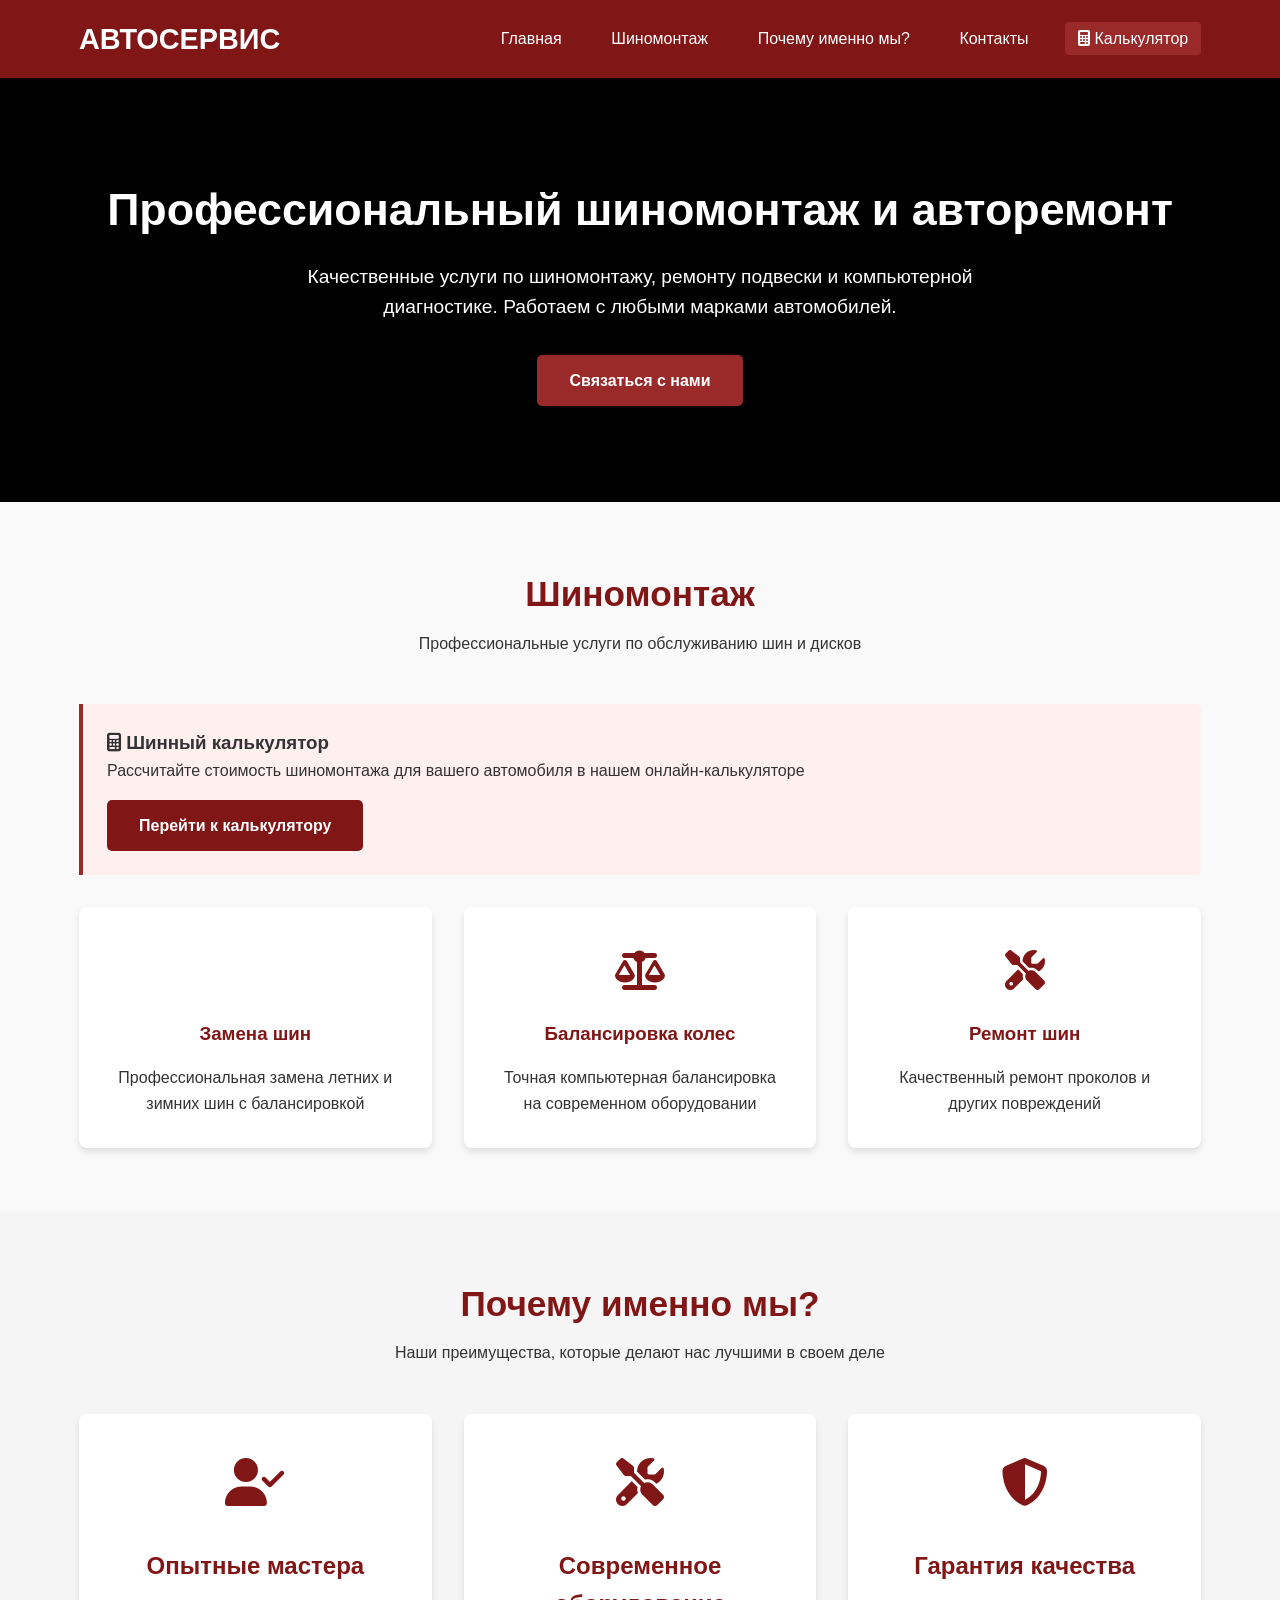
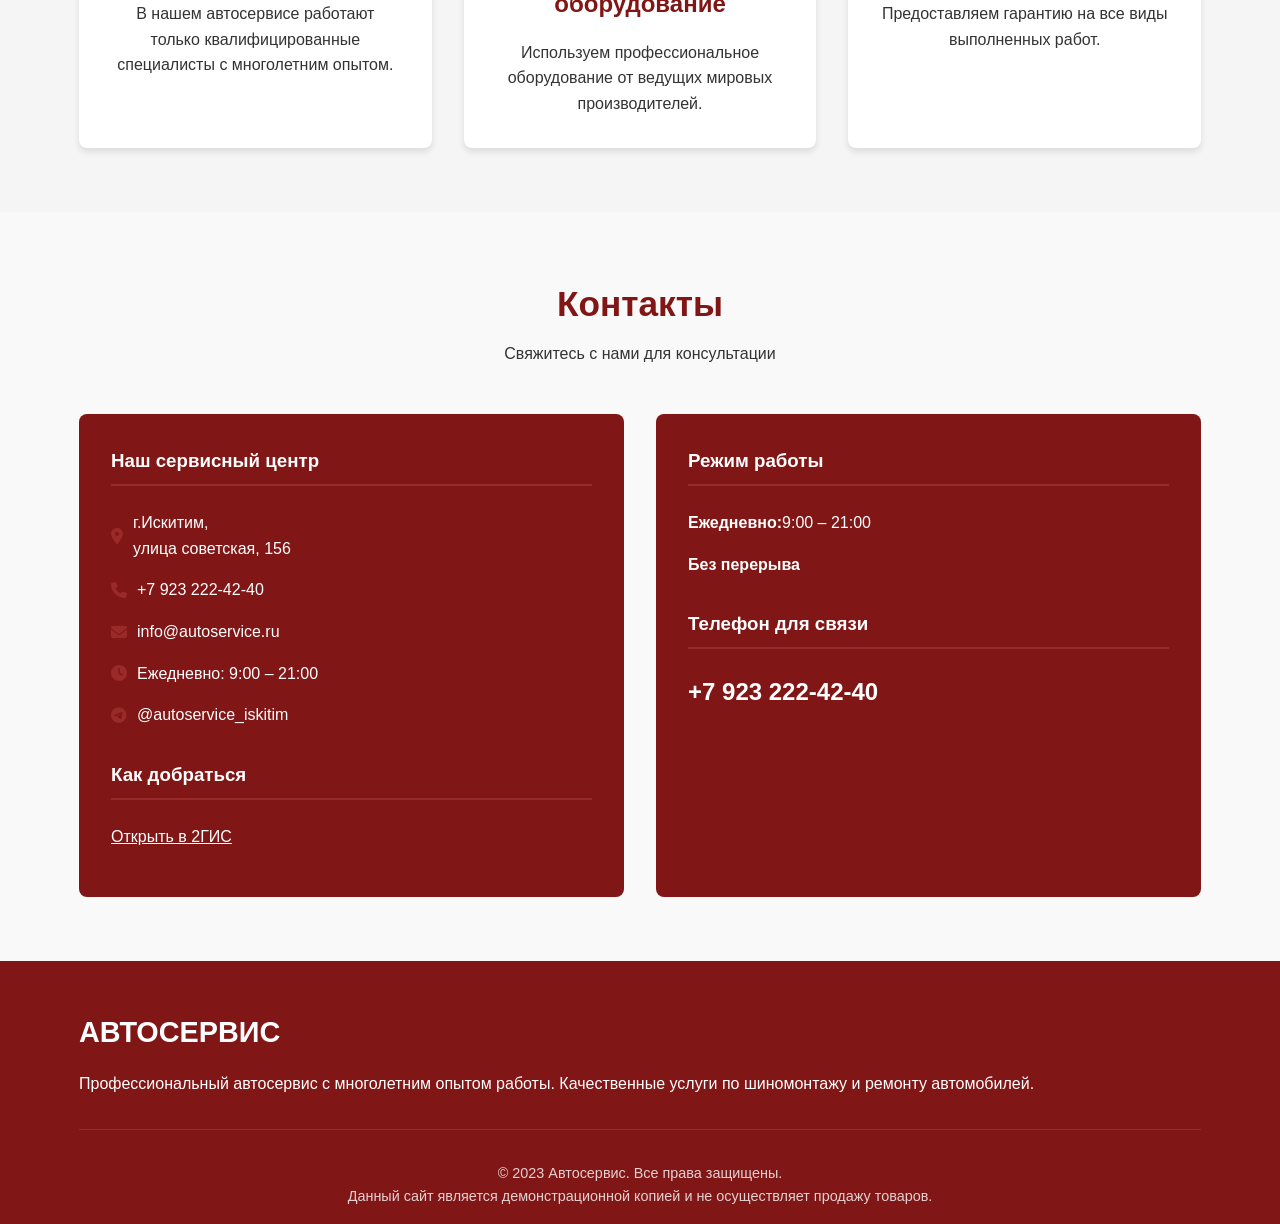
==== index.html @ 4c0b315a "Update index.html" ====
<!DOCTYPE html>
<html lang="ru">
<head>
    <meta charset="UTF-8">
    <meta name="viewport" content="width=device-width, initial-scale=1.0">
    <title>Автосервис | Шиномонтаж и ремонт</title>
    <link rel="stylesheet" href="style-index.css">
    <link rel="stylesheet" href="https://cdnjs.cloudflare.com/ajax/libs/font-awesome/6.4.0/css/all.min.css">
</head>
<body>
    <header>
        <div class="container">
            <div class="header-content">
                <a href="index.html" class="logo">АВТОСЕРВИС</a>
                <nav>
                    <ul>
                        <li><a href="#home">Главная</a></li>
                        <li><a href="#tire-service">Шиномонтаж</a></li>
                        <li><a href="#why-us">Почему именно мы?</a></li>
                        <li><a href="#contact">Контакты</a></li>
                        <li><a href="calculator.html" class="calculator-link"><i class="fas fa-calculator"></i> Калькулятор</a></li>
                    </ul>
                </nav>
            </div>
        </div>
    </header>

    <section id="home" class="hero">
        <div class="container">
            <h1>Профессиональный шиномонтаж и авторемонт</h1>
            <p>Качественные услуги по шиномонтажу, ремонту подвески и компьютерной диагностике. Работаем с любыми марками автомобилей.</p>
            <a href="#contact" class="btn">Связаться с нами</a>
        </div>
    </section>

    <section id="tire-service" class="section">
        <div class="container">
            <div class="section-title">
                <h2>Шиномонтаж</h2>
                <p>Профессиональные услуги по обслуживанию шин и дисков</p>
            </div>
            
            <div class="notice">
                <h3><i class="fas fa-calculator"></i> Шинный калькулятор</h3>
                <p>Рассчитайте стоимость шиномонтажа для вашего автомобиля в нашем онлайн-калькуляторе</p>
                <a href="calculator.html" class="btn btn-burgundy" style="margin-top: 1rem;">Перейти к калькулятору</a>
            </div>
            
            <div class="services-grid">
                <div class="service-card">
    <div class="service-icon">
        <i class="fas fa-tire-rugged"></i>
    </div>
    <h3>Замена шин</h3>
    <p>Профессиональная замена летних и зимних шин с балансировкой</p>
</div>
                
                <div class="service-card">
                    <div class="service-icon">
                        <i class="fas fa-balance-scale"></i>
                    </div>
                    <h3>Балансировка колес</h3>
                    <p>Точная компьютерная балансировка на современном оборудовании</p>
                </div>
                
                <div class="service-card">
                    <div class="service-icon">
                        <i class="fas fa-tools"></i>
                    </div>
                    <h3>Ремонт шин</h3>
                    <p>Качественный ремонт проколов и других повреждений</p>
                </div>
            </div>
        </div>
    </section>

    <section id="why-us" class="section why-us-section">
        <div class="container">
            <div class="section-title">
                <h2>Почему именно мы?</h2>
                <p>Наши преимущества, которые делают нас лучшими в своем деле</p>
            </div>
            
            <div class="advantages-grid">
                <div class="advantage-card">
                    <div class="advantage-icon">
                        <i class="fas fa-user-check"></i>
                    </div>
                    <h3>Опытные мастера</h3>
                    <p>В нашем автосервисе работают только квалифицированные специалисты с многолетним опытом.</p>
                </div>
                
                <div class="advantage-card">
                    <div class="advantage-icon">
                        <i class="fas fa-tools"></i>
                    </div>
                    <h3>Современное оборудование</h3>
                    <p>Используем профессиональное оборудование от ведущих мировых производителей.</p>
                </div>
                
                <div class="advantage-card">
                    <div class="advantage-icon">
                        <i class="fas fa-shield-alt"></i>
                    </div>
                    <h3>Гарантия качества</h3>
                    <p>Предоставляем гарантию на все виды выполненных работ.</p>
                </div>
            </div>
        </div>
    </section>

    <section id="contact" class="section">
        <div class="container">
            <div class="section-title">
                <h2>Контакты</h2>
                <p>Свяжитесь с нами для консультации</p>
            </div>
            
            <div class="contact-grid">
                <div class="contact-info">
                    <h3>Наш сервисный центр</h3>
                    <p><i class="fas fa-map-marker-alt"></i> г.Искитим,<br>улица советская, 156</p>
                    <p><i class="fas fa-phone"></i> +7 923 222-42-40</p>
                    <p><i class="fas fa-envelope"></i> info@autoservice.ru</p>
                    <p><i class="fas fa-clock"></i> Ежедневно: 9:00 – 21:00</p>
                    <p><i class="fab fa-telegram"></i> @autoservice_iskitim</p>
                    
                    <h3 style="margin-top: 2rem;">Как добраться</h3>
                    <p><a href="https://go.2gis.com/example" target="_blank" style="color: white; text-decoration: underline;">Открыть в 2ГИС</a></p>
                </div>
                
                <div class="contact-info" style="background: #801616;">
                    <h3>Режим работы</h3>
                    <p><strong>Ежедневно:</strong> 9:00 – 21:00</p>
                    <p><strong>Без перерыва</strong></p>
                    
                    <h3 style="margin-top: 2rem;">Телефон для связи</h3>
                    <p style="font-size: 1.5rem; font-weight: bold;">+7 923 222-42-40</p>
                </div>
            </div>
        </div>
    </section>

    <footer>
        <div class="container">
            <div class="footer-content" style="grid-template-columns: 1fr;">
                <div class="footer-about">
                    <div class="footer-logo">АВТОСЕРВИС</div>
                    <p>Профессиональный автосервис с многолетним опытом работы. Качественные услуги по шиномонтажу и ремонту автомобилей.</p>
                </div>
            </div>
            
            <div class="copyright">
                <p>&copy; 2023 Автосервис. Все права защищены.</p>
                <p>Данный сайт является демонстрационной копией и не осуществляет продажу товаров.</p>
            </div>
        </div>
    </footer>

    <script>
        document.querySelectorAll('a[href^="#"]').forEach(anchor => {
            anchor.addEventListener('click', function(e) {
                e.preventDefault();
                const targetId = this.getAttribute('href');
                if(targetId === '#') return;
                const targetElement = document.querySelector(targetId);
                if(targetElement) {
                    window.scrollTo({
                        top: targetElement.offsetTop - 80,
                        behavior: 'smooth'
                    });
                }
            });
        });
    </script>
</body>
</html>
---- style-index.css ----
* {
    margin: 0;
    padding: 0;
    box-sizing: border-box;
    font-family: Arial, sans-serif;
}

body {
    line-height: 1.6;
    color: #333;
    background: #f9f9f9;
}

header {
    background: #801616;
    color: white;
    padding: 1rem 0;
    position: sticky;
    top: 0;
    z-index: 100;
}

.container {
    width: 90%;
    max-width: 1200px;
    margin: 0 auto;
    padding: 0 15px;
}

.header-content {
    display: flex;
    justify-content: space-between;
    align-items: center;
}

.logo {
    font-size: 1.8rem;
    font-weight: bold;
    color: white;
    text-decoration: none;
}

nav ul {
    display: flex;
    list-style: none;
}

nav ul li {
    margin-left: 1.5rem;
}

nav ul li a {
    color: white;
    text-decoration: none;
    font-weight: 500;
    transition: color 0.3s;
    padding: 0.5rem 0.8rem;
    border-radius: 4px;
}

nav ul li a:hover {
    background: rgba(255,255,255,0.2);
    color: white;
}

.calculator-link {
    background: #9a2a2a; /* чуть светлее для контраста */
    color: white !important;
}

.calculator-link:hover {
    background: #801616 !important;
}

.hero {
    background: #000;
    color: white;
    text-align: center;
    padding: 6rem 0;
}

.hero h1 {
    font-size: 2.8rem;
    margin-bottom: 1rem;
}

.hero p {
    font-size: 1.2rem;
    max-width: 700px;
    margin: 0 auto 2rem;
}

.btn {
    display: inline-block;
    background: #9a2a2a;
    color: white;
    padding: 0.8rem 2rem;
    border-radius: 5px;
    text-decoration: none;
    font-weight: bold;
    transition: background 0.3s;
    border: none;
    cursor: pointer;
}

.btn:hover {
    background: #801616;
}

/* Бордовая кнопка для калькулятора */
.btn-burgundy {
    background: #801616 !important;
}

.btn-burgundy:hover {
    background: #6b1212 !important;
}

.section {
    padding: 4rem 0;
}

.section-title {
    text-align: center;
    margin-bottom: 3rem;
}

.section-title h2 {
    font-size: 2.2rem;
    color: #801616;
    margin-bottom: 0.5rem;
}

.services-grid {
    display: grid;
    grid-template-columns: repeat(auto-fit, minmax(280px, 1fr));
    gap: 2rem;
}

.service-card {
    background: white;
    border-radius: 8px;
    padding: 2rem;
    text-align: center;
    box-shadow: 0 4px 6px rgba(0,0,0,0.1);
    transition: transform 0.3s;
}

.service-card:hover {
    transform: translateY(-5px);
}

.service-icon {
    font-size: 2.5rem;
    color: #801616;
    margin-bottom: 1rem;
}

.service-card h3 {
    margin-bottom: 1rem;
    color: #801616;
}

.contact-grid {
    display: grid;
    grid-template-columns: repeat(auto-fit, minmax(300px, 1fr));
    gap: 2rem;
}

.contact-info {
    background: #801616;
    color: white;
    padding: 2rem;
    border-radius: 8px;
}

.contact-info h3 {
    margin-bottom: 1.5rem;
    color: white;
    border-bottom: 2px solid #9a2a2a;
    padding-bottom: 0.5rem;
}

.contact-info p {
    margin-bottom: 1rem;
    display: flex;
    align-items: center;
}

.contact-info i {
    margin-right: 10px;
    color: #9a2a2a;
}

.contact-info a {
    color: white;
    text-decoration: underline;
}

footer {
    background: #801616;
    color: white;
    padding: 3rem 0 1rem;
}

.footer-content {
    display: grid;
    grid-template-columns: repeat(auto-fit, minmax(250px, 1fr));
    gap: 2rem;
    margin-bottom: 2rem;
}

.footer-logo {
    font-size: 1.8rem;
    font-weight: bold;
    color: white;
    margin-bottom: 1rem;
}

.copyright {
    text-align: center;
    padding-top: 2rem;
    border-top: 1px solid #9a2a2a;
    color: rgba(255,255,255,0.8);
    font-size: 0.9rem;
}

@media (max-width: 768px) {
    .header-content {
        flex-direction: column;
        text-align: center;
    }
    
    nav ul {
        margin-top: 1rem;
        flex-wrap: wrap;
        justify-content: center;
    }
    
    nav ul li {
        margin: 0.3rem;
    }
    
    .hero h1 {
        font-size: 2rem;
    }
    
    .hero p {
        font-size: 1rem;
    }
}

.notice {
    background: #fff0f0;
    border-left: 4px solid #9a2a2a;
    padding: 1.5rem;
    margin: 2rem 0;
    border-radius: 0 5px 5px 0;
}

.why-us-section {
    background: #f5f5f5;
}

.advantages-grid {
    display: grid;
    grid-template-columns: repeat(auto-fit, minmax(250px, 1fr));
    gap: 2rem;
}

.advantage-card {
    background: white;
    border-radius: 8px;
    padding: 2rem;
    text-align: center;
    box-shadow: 0 4px 6px rgba(0,0,0,0.1);
    transition: transform 0.3s;
}

.advantage-card:hover {
    transform: translateY(-5px);
}

.advantage-icon {
    font-size: 3rem;
    color: #801616;
    margin-bottom: 1.5rem;
}

.advantage-card h3 {
    color: #801616;
    margin-bottom: 1rem;
    font-size: 1.5rem;
}

.service-card:first-child .service-icon i {
    color: #801616;
}
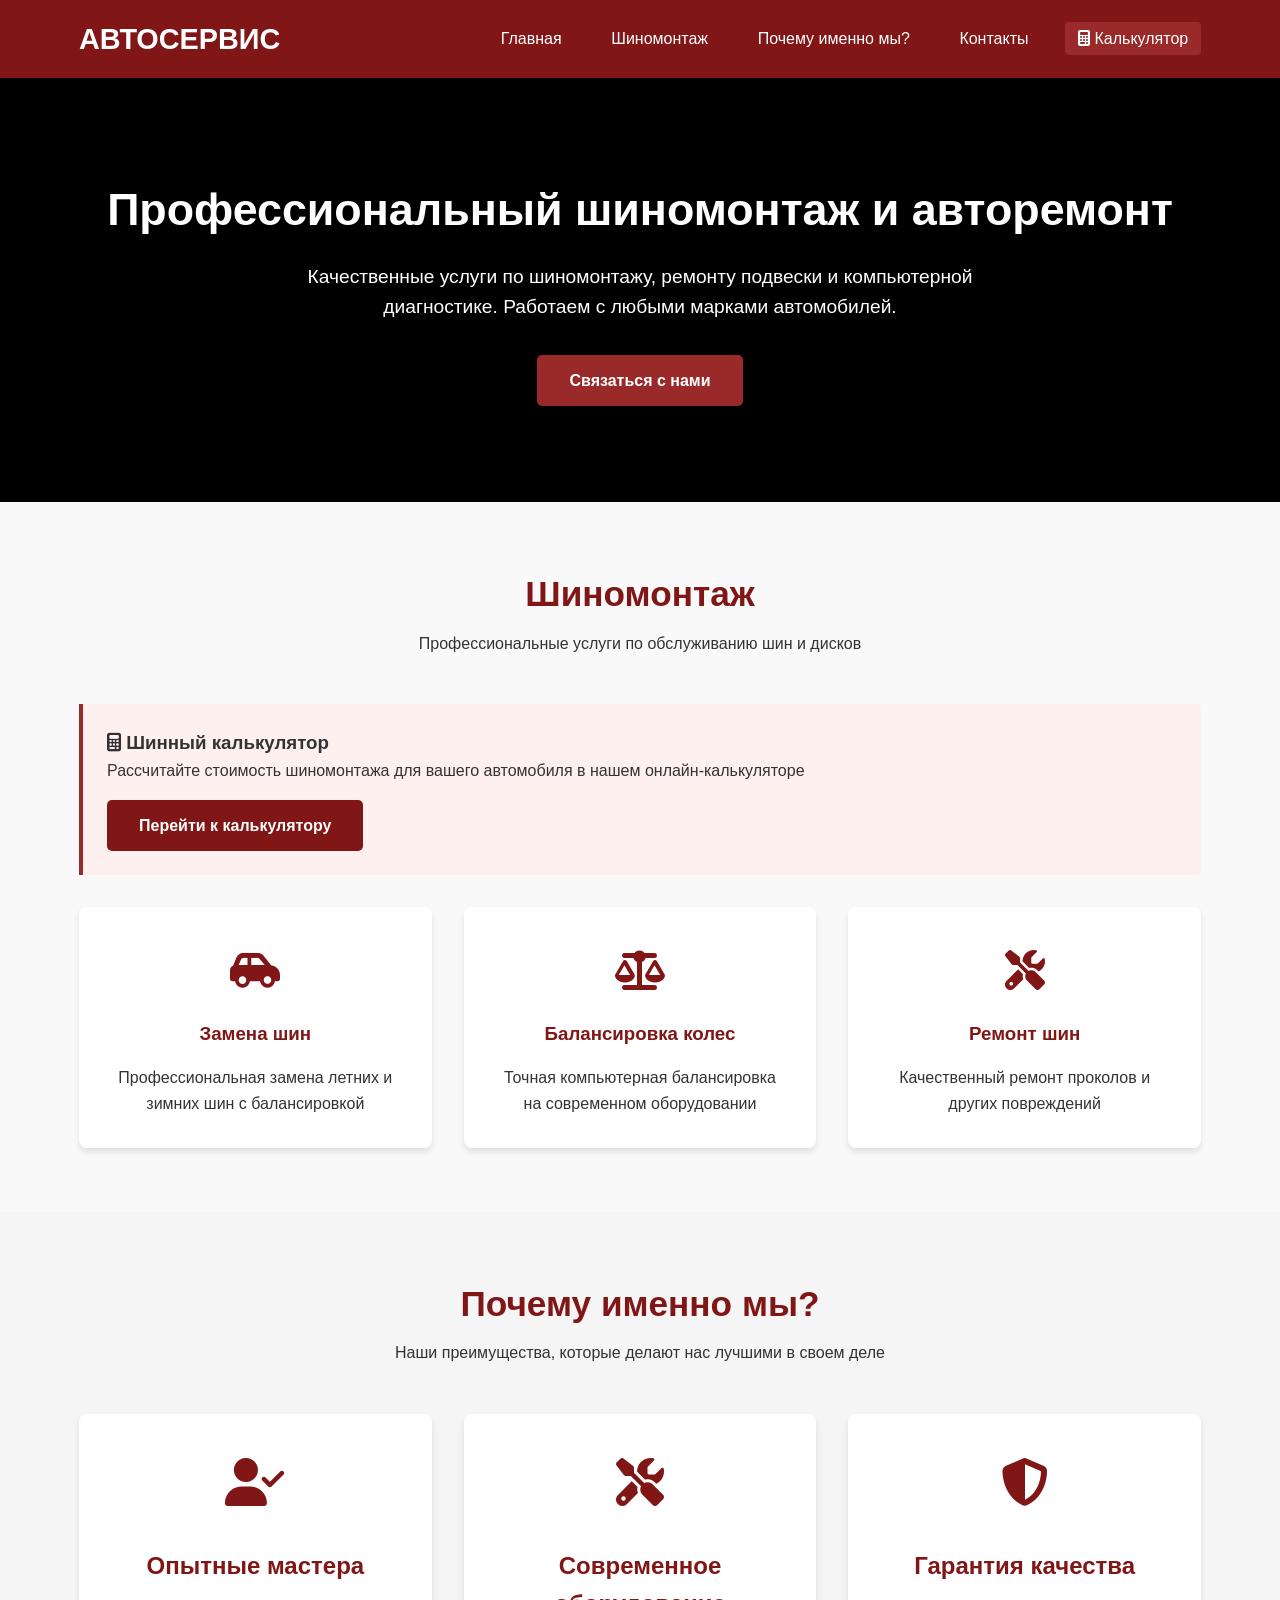
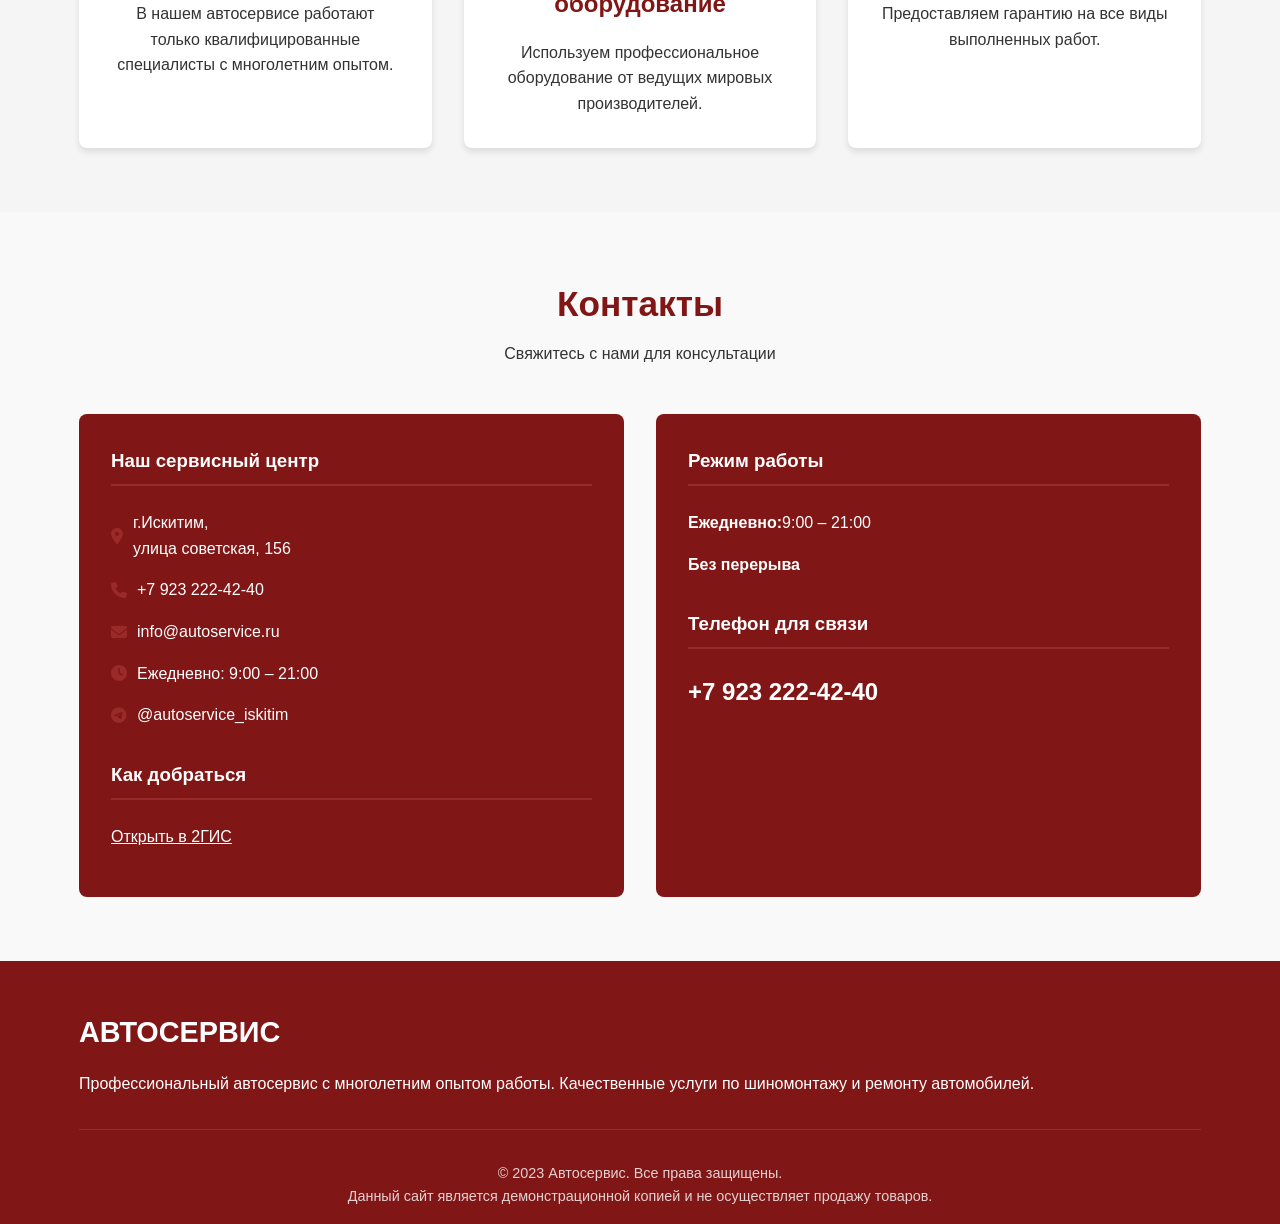
==== commit e192765f: "Update index.html" ====
--- a/index.html
+++ b/index.html
@@ -49,7 +49,7 @@
             <div class="services-grid">
                 <div class="service-card">
     <div class="service-icon">
-        <i class="fas fa-tire-rugged"></i>
+        	<i class="fas fa-car-side"></i>
     </div>
     <h3>Замена шин</h3>
     <p>Профессиональная замена летних и зимних шин с балансировкой</p>
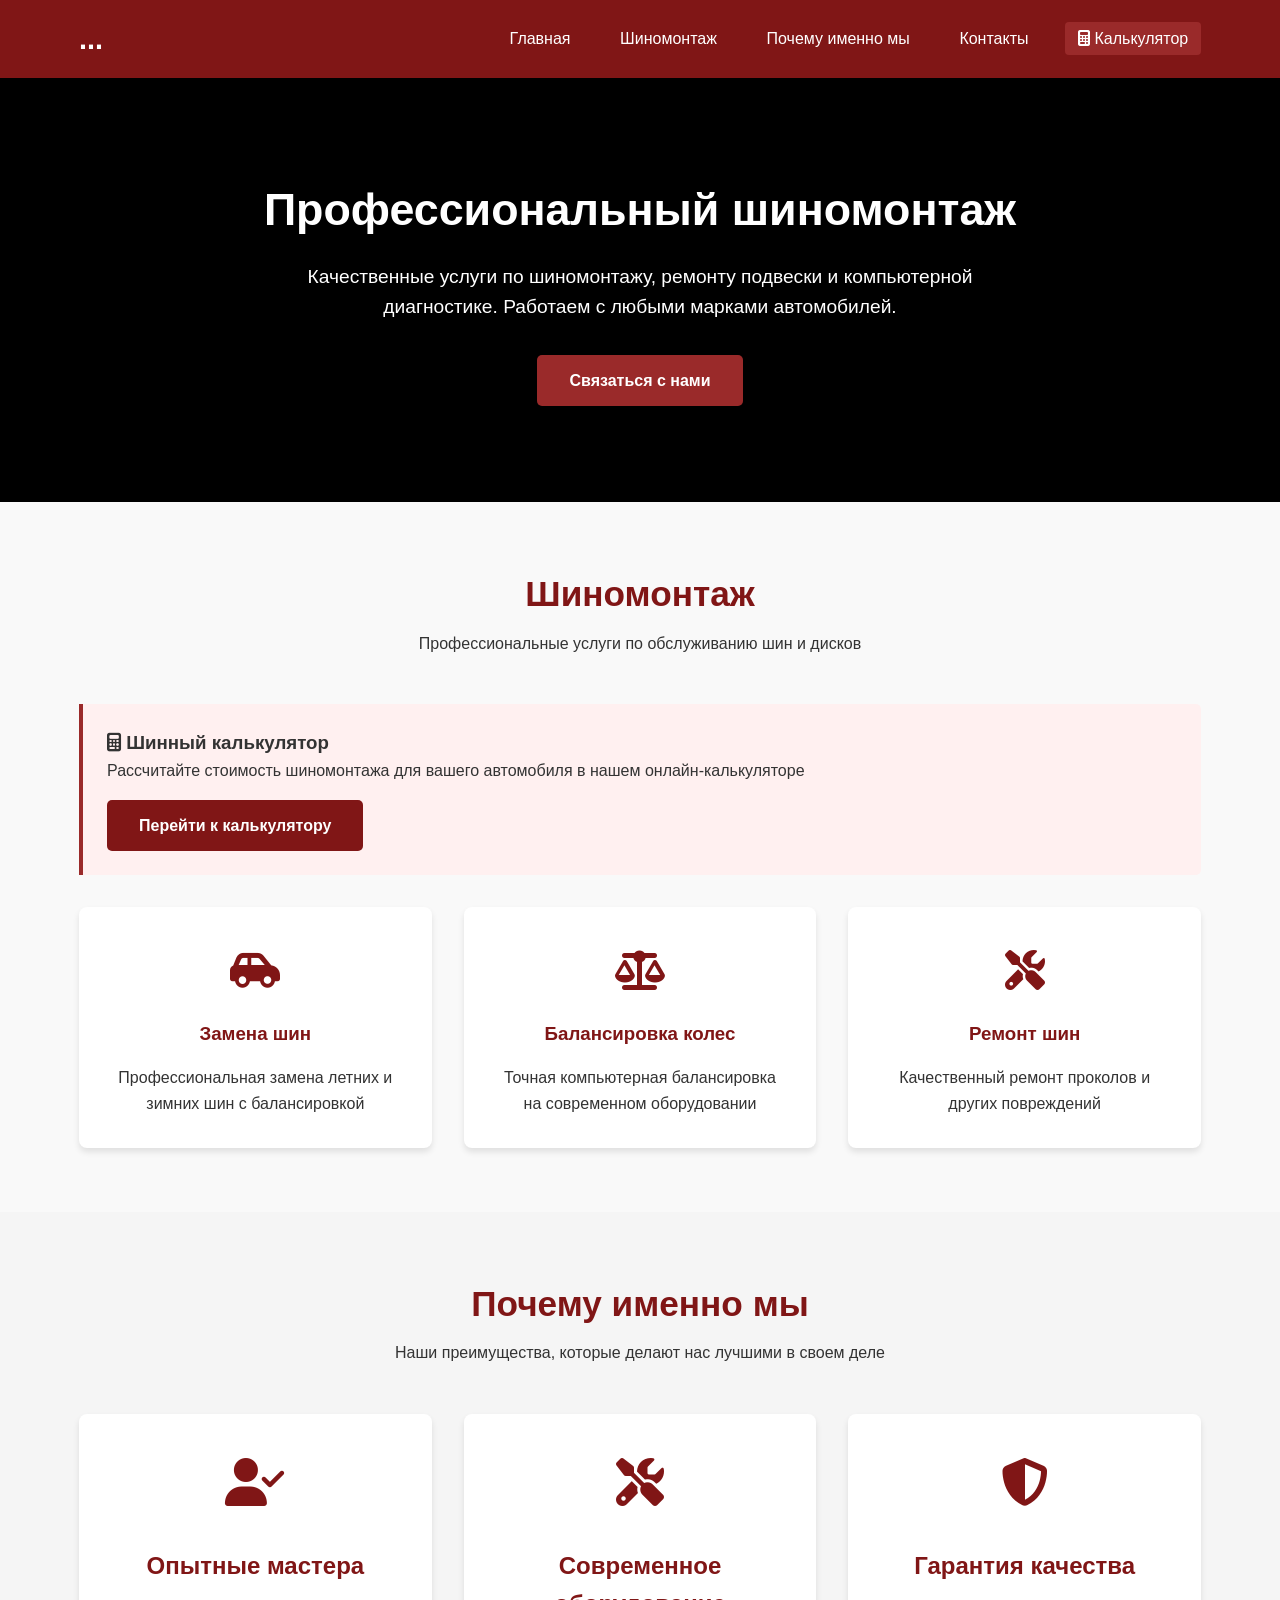
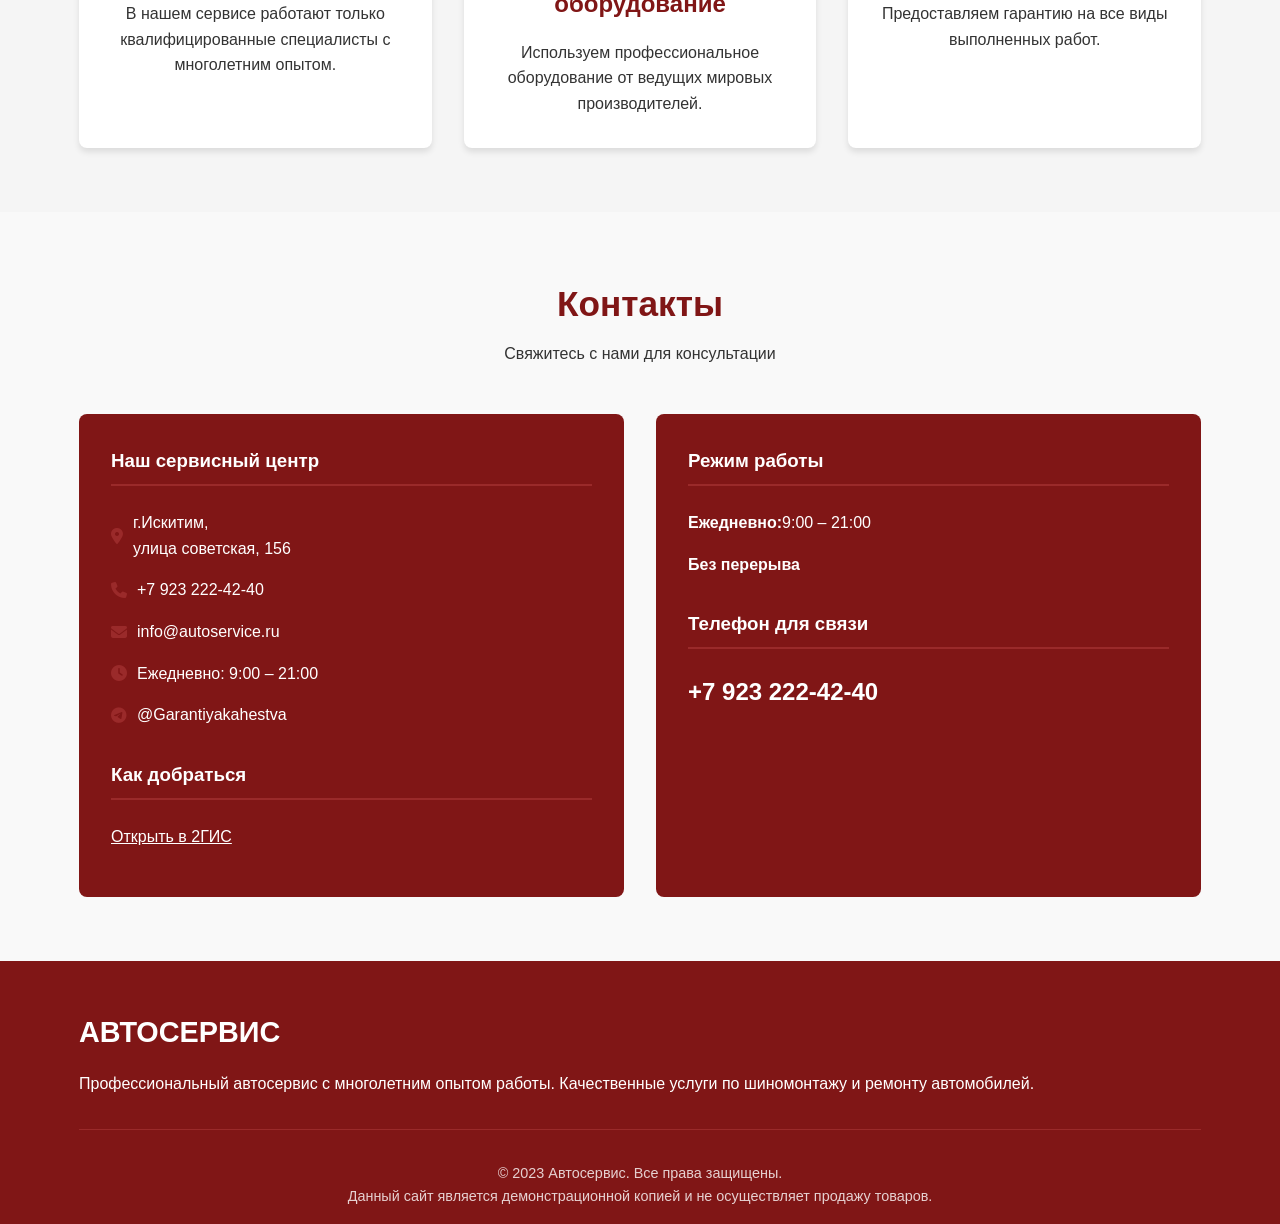
==== commit 4d0a5968: "Update index.html" ====
--- a/index.html
+++ b/index.html
@@ -3,7 +3,7 @@
 <head>
     <meta charset="UTF-8">
     <meta name="viewport" content="width=device-width, initial-scale=1.0">
-    <title>Автосервис | Шиномонтаж и ремонт</title>
+    <title>Гаарантия качества!! | Шиномонтаж и ремонт</title>
     <link rel="stylesheet" href="style-index.css">
     <link rel="stylesheet" href="https://cdnjs.cloudflare.com/ajax/libs/font-awesome/6.4.0/css/all.min.css">
 </head>
@@ -11,12 +11,12 @@
     <header>
         <div class="container">
             <div class="header-content">
-                <a href="index.html" class="logo">АВТОСЕРВИС</a>
+                <a href="index.html" class="logo">...</a>
                 <nav>
                     <ul>
                         <li><a href="#home">Главная</a></li>
                         <li><a href="#tire-service">Шиномонтаж</a></li>
-                        <li><a href="#why-us">Почему именно мы?</a></li>
+                        <li><a href="#why-us">Почему именно мы</a></li>
                         <li><a href="#contact">Контакты</a></li>
                         <li><a href="calculator.html" class="calculator-link"><i class="fas fa-calculator"></i> Калькулятор</a></li>
                     </ul>
@@ -27,7 +27,7 @@
 
     <section id="home" class="hero">
         <div class="container">
-            <h1>Профессиональный шиномонтаж и авторемонт</h1>
+            <h1>Профессиональный шиномонтаж</h1>
             <p>Качественные услуги по шиномонтажу, ремонту подвески и компьютерной диагностике. Работаем с любыми марками автомобилей.</p>
             <a href="#contact" class="btn">Связаться с нами</a>
         </div>
@@ -77,7 +77,7 @@
     <section id="why-us" class="section why-us-section">
         <div class="container">
             <div class="section-title">
-                <h2>Почему именно мы?</h2>
+                <h2>Почему именно мы</h2>
                 <p>Наши преимущества, которые делают нас лучшими в своем деле</p>
             </div>
             
@@ -87,7 +87,7 @@
                         <i class="fas fa-user-check"></i>
                     </div>
                     <h3>Опытные мастера</h3>
-                    <p>В нашем автосервисе работают только квалифицированные специалисты с многолетним опытом.</p>
+                    <p>В нашем сервисе работают только квалифицированные специалисты с многолетним опытом.</p>
                 </div>
                 
                 <div class="advantage-card">
@@ -123,10 +123,10 @@
                     <p><i class="fas fa-phone"></i> +7 923 222-42-40</p>
                     <p><i class="fas fa-envelope"></i> info@autoservice.ru</p>
                     <p><i class="fas fa-clock"></i> Ежедневно: 9:00 – 21:00</p>
-                    <p><i class="fab fa-telegram"></i> @autoservice_iskitim</p>
+                    <p><i class="fab fa-telegram"></i> @Garantiyakahestva</p>
                     
                     <h3 style="margin-top: 2rem;">Как добраться</h3>
-                    <p><a href="https://go.2gis.com/example" target="_blank" style="color: white; text-decoration: underline;">Открыть в 2ГИС</a></p>
+                    <p><a href="https://2gis.ru/novosibirsk/directions/points/%7C83.303768%2C54.650123%3B70000001089633656?m=83.191192%2C54.711669%2F12.29" target="_blank" style="color: white; text-decoration: underline;">Открыть в 2ГИС</a></p>
                 </div>
                 
                 <div class="contact-info" style="background: #801616;">
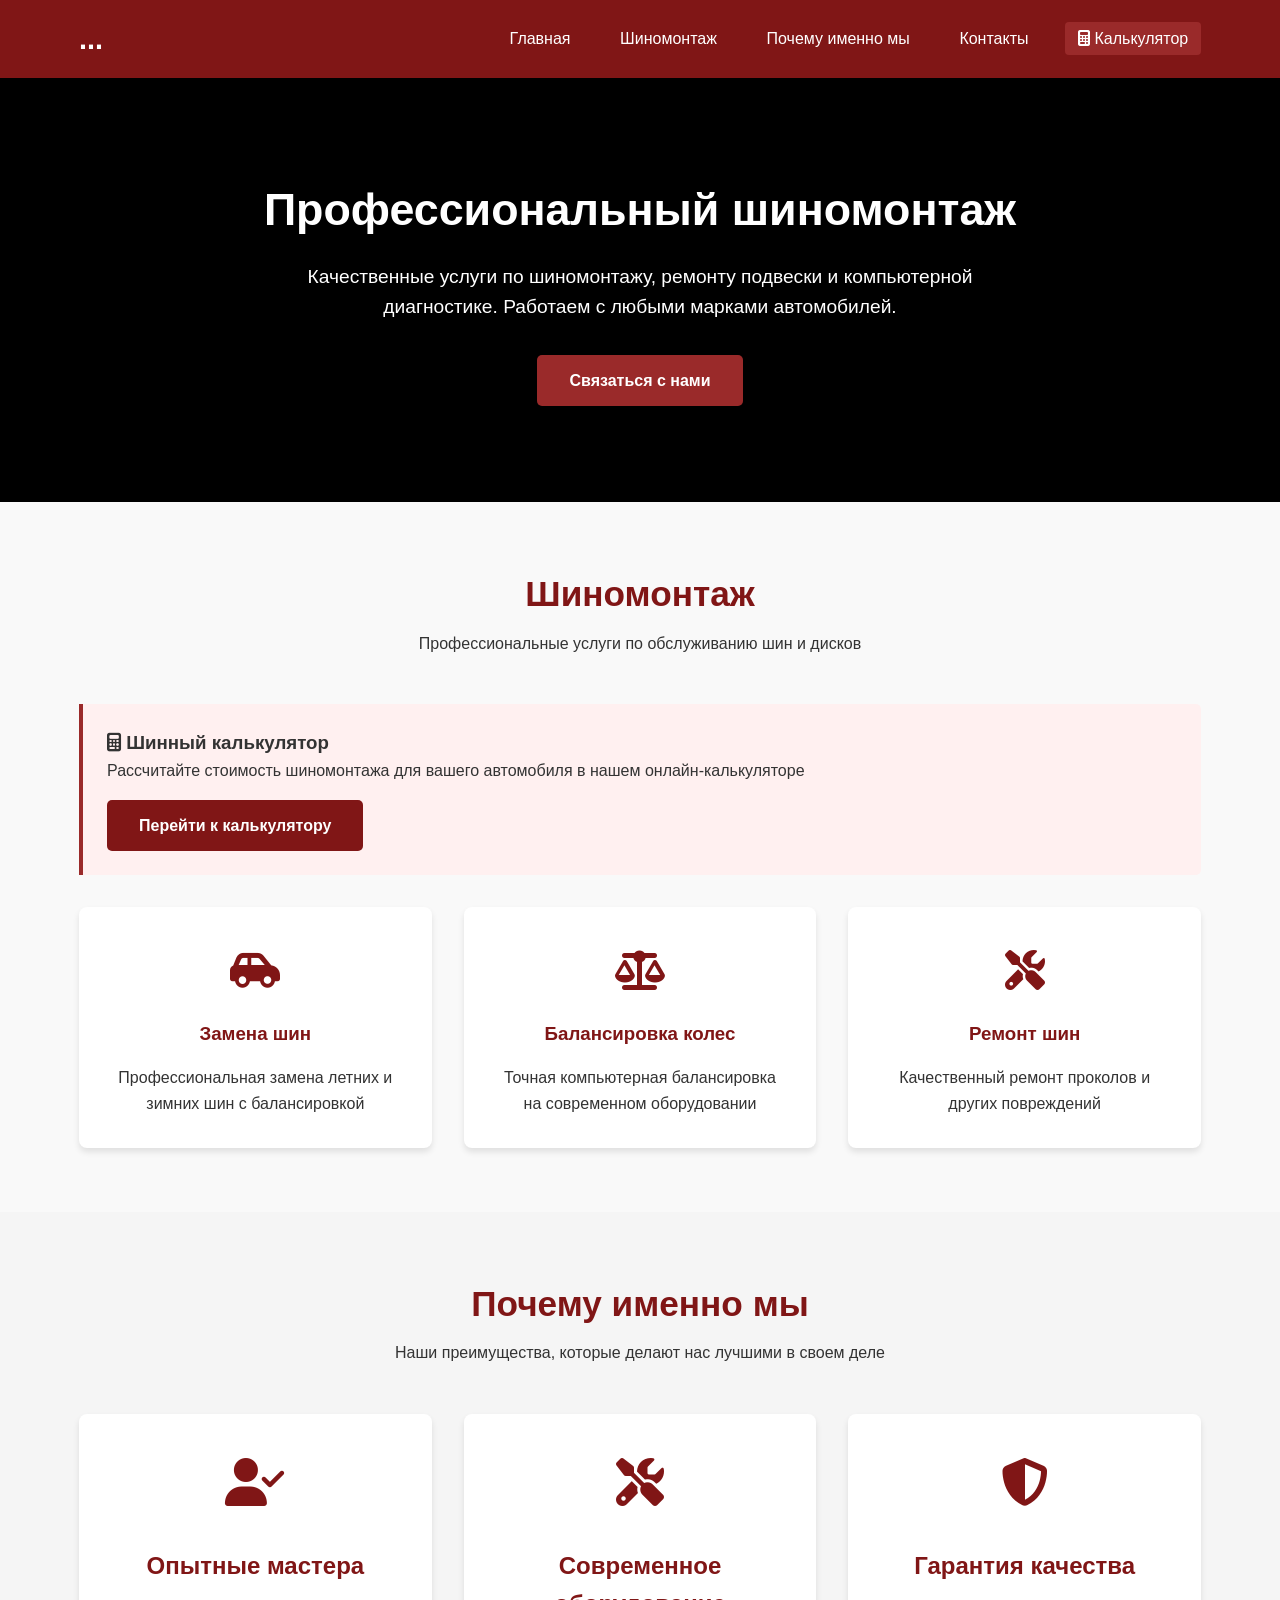
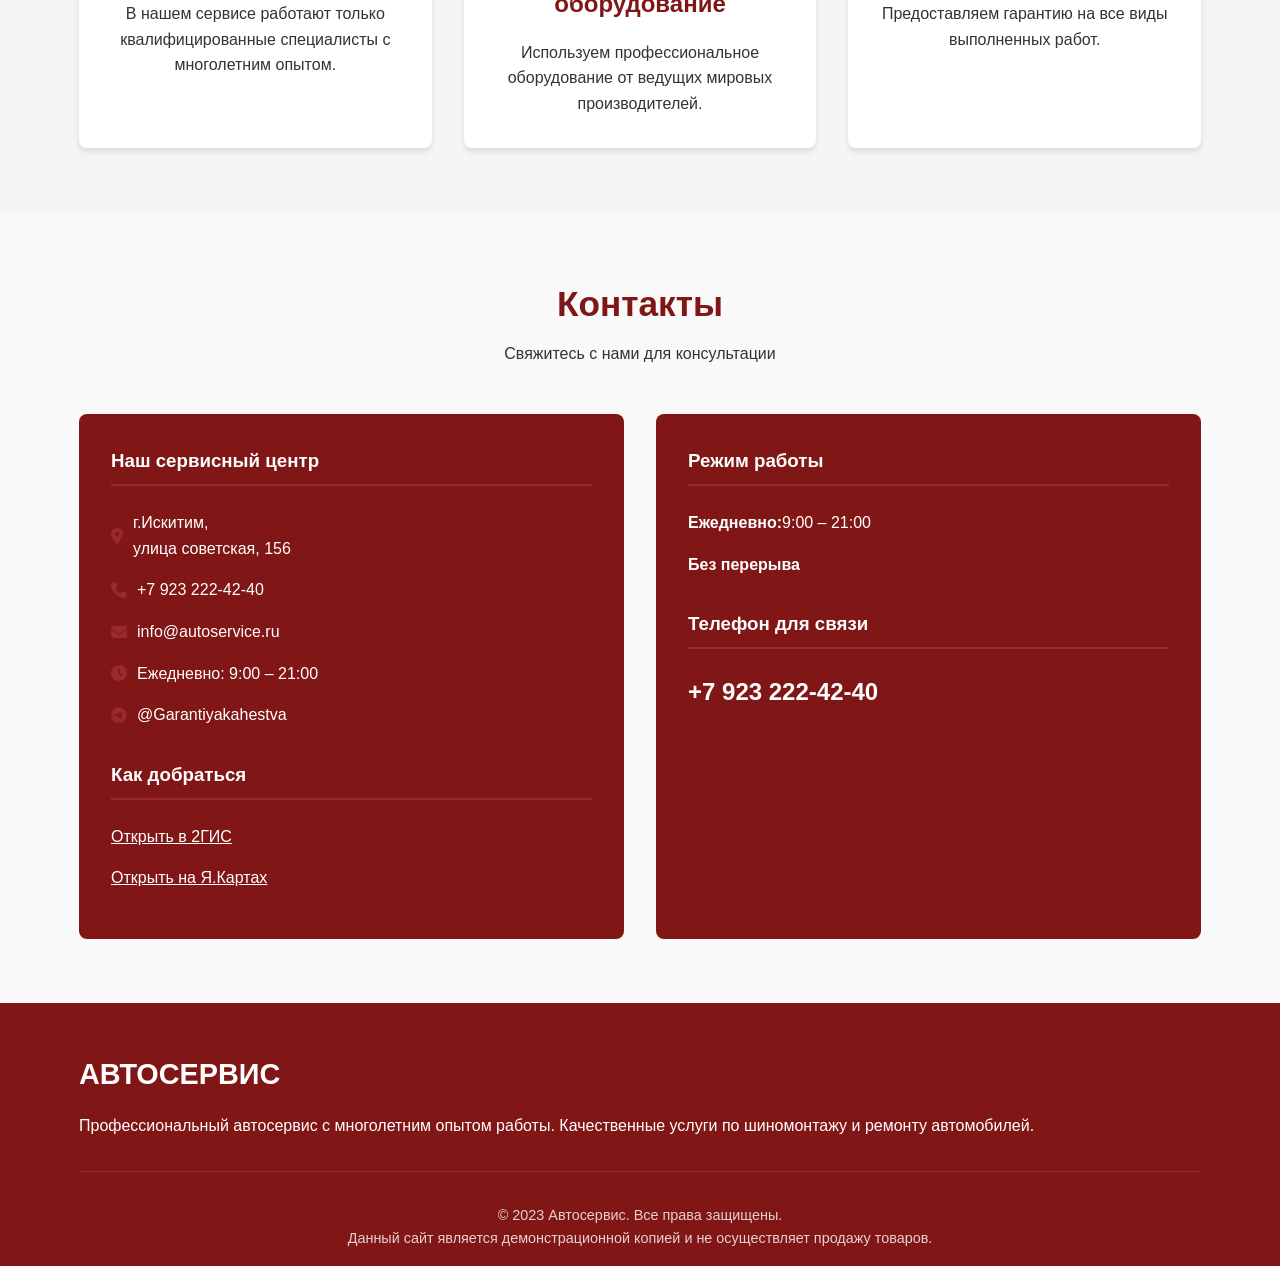
==== commit 02ce779c: "Update index.html" ====
--- a/index.html
+++ b/index.html
@@ -3,7 +3,7 @@
 <head>
     <meta charset="UTF-8">
     <meta name="viewport" content="width=device-width, initial-scale=1.0">
-    <title>Гаарантия качества!! | Шиномонтаж и ремонт</title>
+    <title>Гарантия качества!! | Шиномонтаж и ремонт</title>
     <link rel="stylesheet" href="style-index.css">
     <link rel="stylesheet" href="https://cdnjs.cloudflare.com/ajax/libs/font-awesome/6.4.0/css/all.min.css">
 </head>
@@ -127,6 +127,7 @@
                     
                     <h3 style="margin-top: 2rem;">Как добраться</h3>
                     <p><a href="https://2gis.ru/novosibirsk/directions/points/%7C83.303768%2C54.650123%3B70000001089633656?m=83.191192%2C54.711669%2F12.29" target="_blank" style="color: white; text-decoration: underline;">Открыть в 2ГИС</a></p>
+                    <p><a href="https://yandex.ru/maps/?ll=83.191157%2C54.711656&mode=routes&rtext=54.769500%2C83.078200~54.650115%2C83.303732&rtt=auto&ruri=~ymapsbm1%3A%2F%2Forg%3Foid%3D197503280008&z=12.38" target="_blank" style="color: white; text-decoration: underline;">Открыть на Я.Картах</a></p>
                 </div>
                 
                 <div class="contact-info" style="background: #801616;">
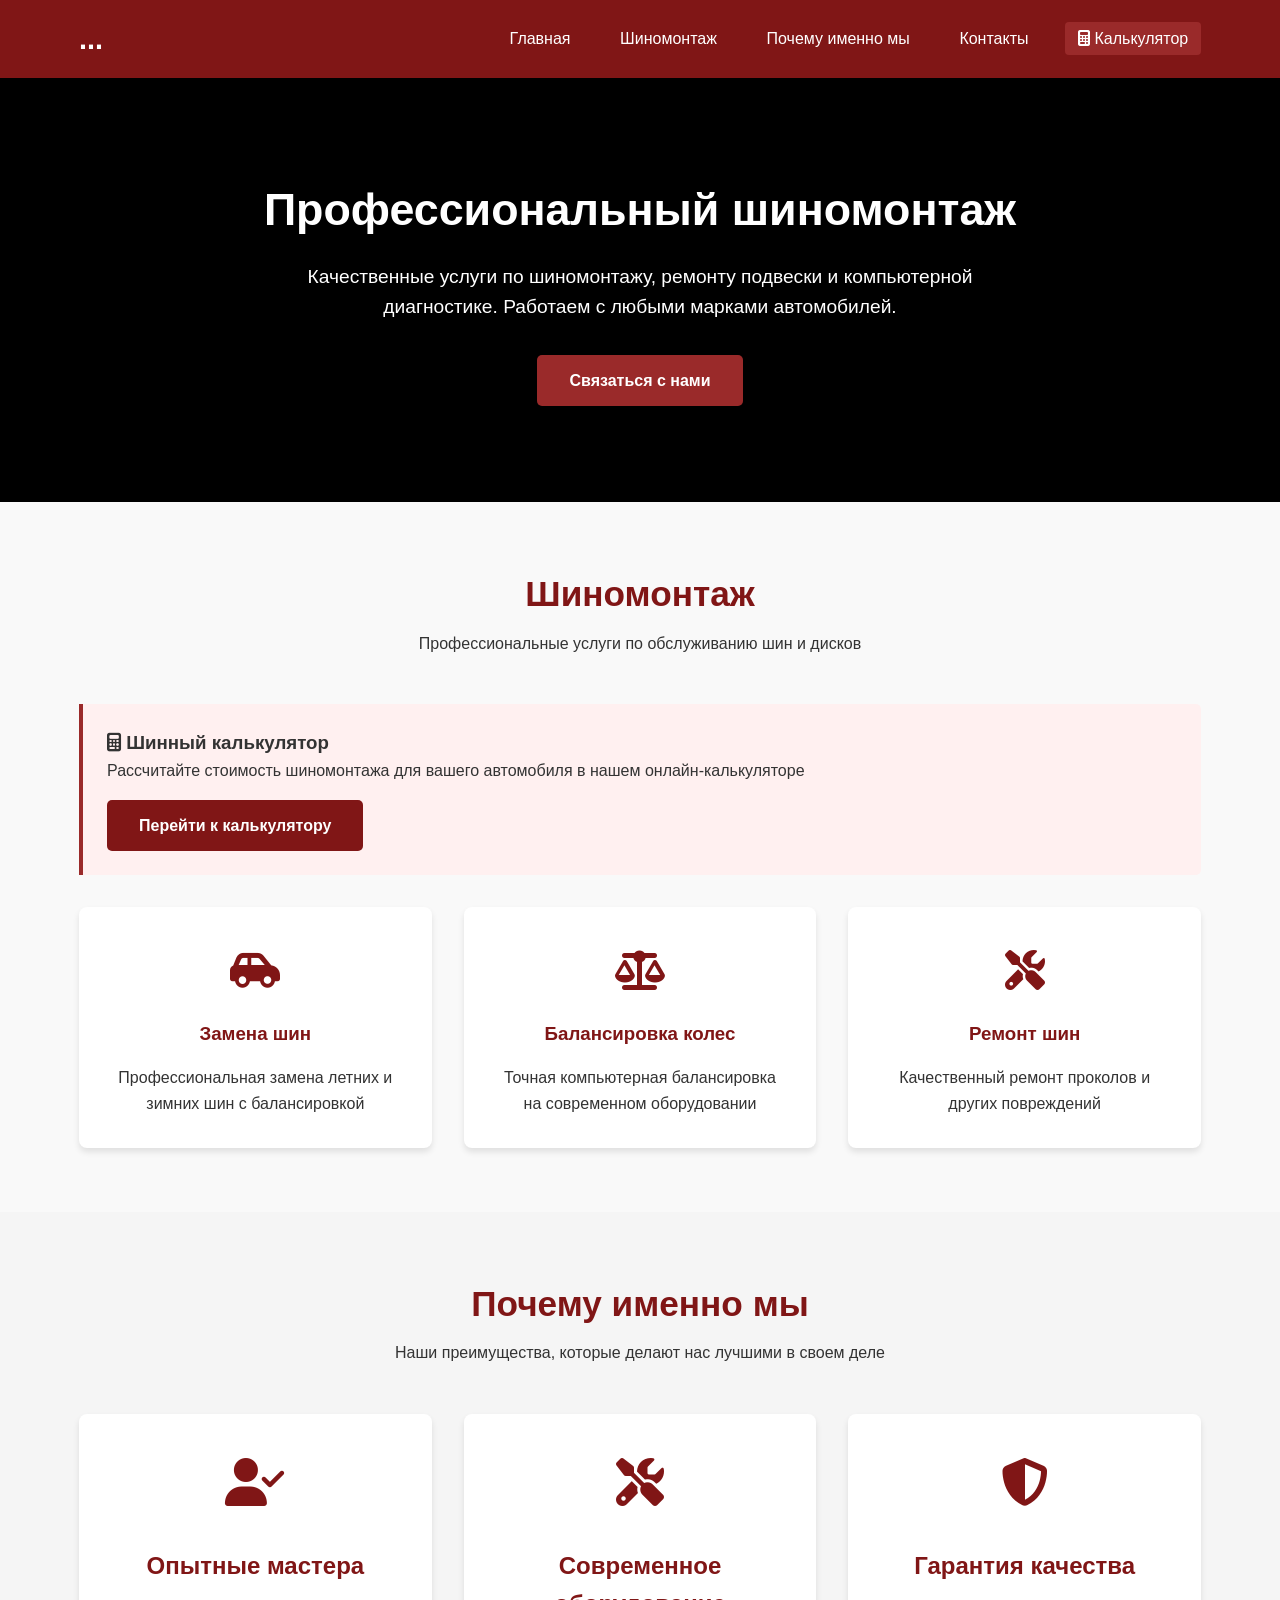
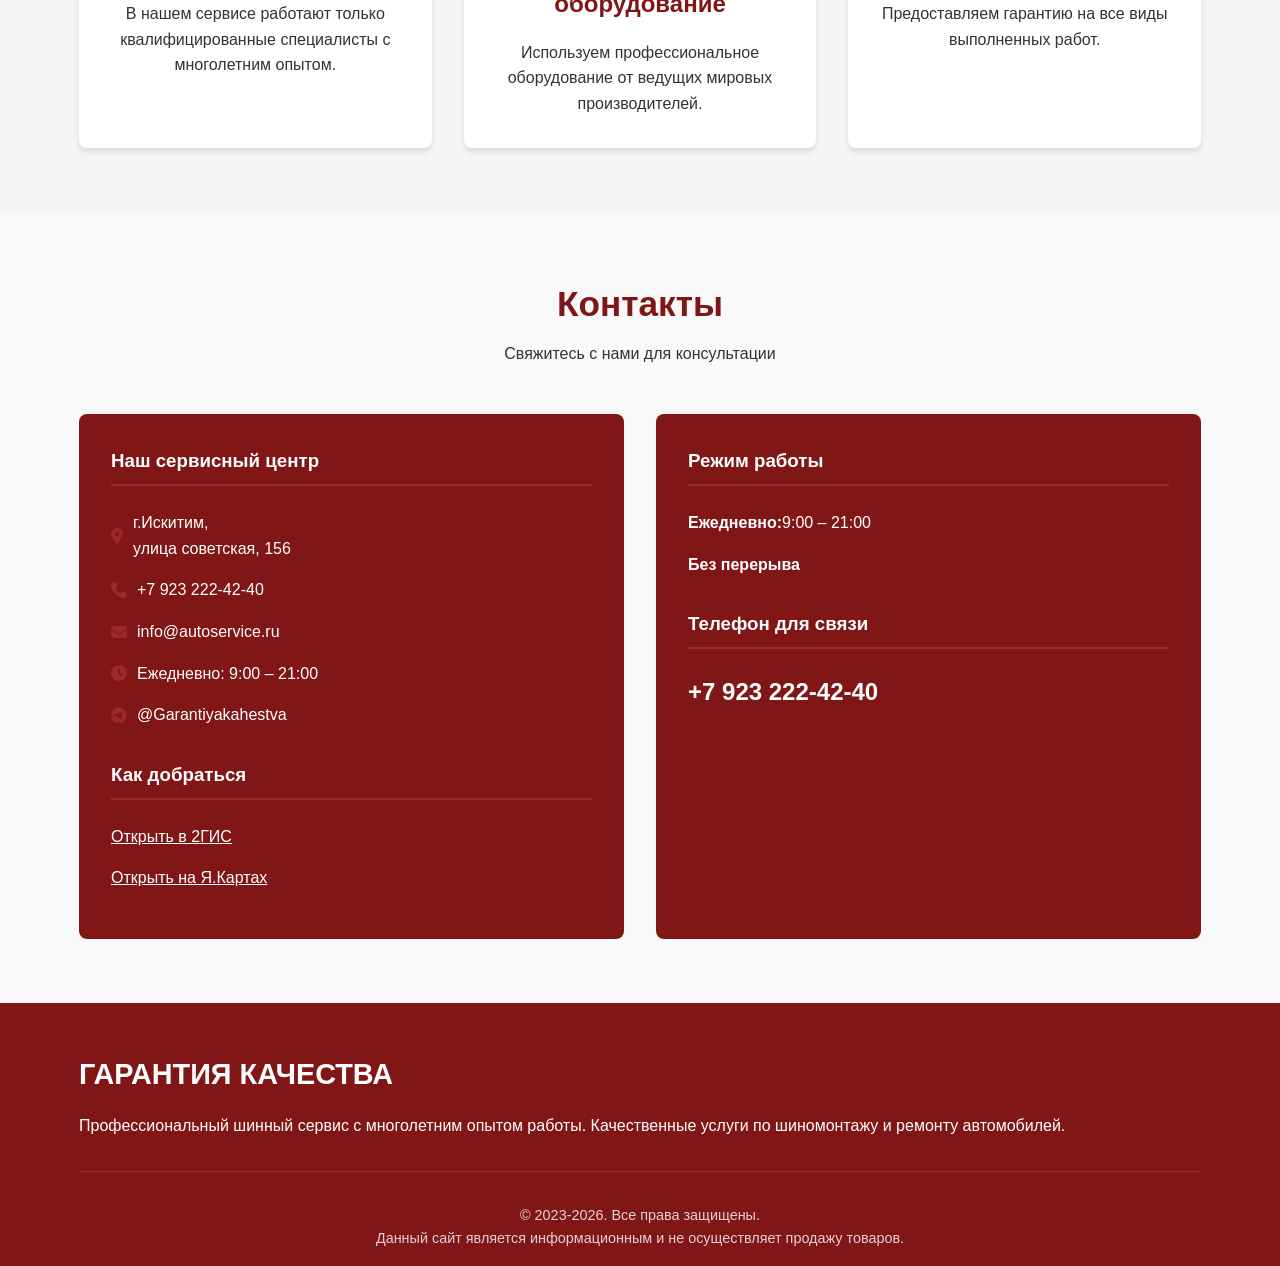
==== commit a2727a26: "Update index.html" ====
--- a/index.html
+++ b/index.html
@@ -146,14 +146,14 @@
         <div class="container">
             <div class="footer-content" style="grid-template-columns: 1fr;">
                 <div class="footer-about">
-                    <div class="footer-logo">АВТОСЕРВИС</div>
-                    <p>Профессиональный автосервис с многолетним опытом работы. Качественные услуги по шиномонтажу и ремонту автомобилей.</p>
+                    <div class="footer-logo">ГАРАНТИЯ КАЧЕСТВА</div>
+                    <p>Профессиональный шинный сервис с многолетним опытом работы. Качественные услуги по шиномонтажу и ремонту автомобилей.</p>
                 </div>
             </div>
             
             <div class="copyright">
-                <p>&copy; 2023 Автосервис. Все права защищены.</p>
-                <p>Данный сайт является демонстрационной копией и не осуществляет продажу товаров.</p>
+                <p>&copy; 2023-2026. Все права защищены.</p>
+                <p>Данный сайт является информационным и не осуществляет продажу товаров.</p>
             </div>
         </div>
     </footer>
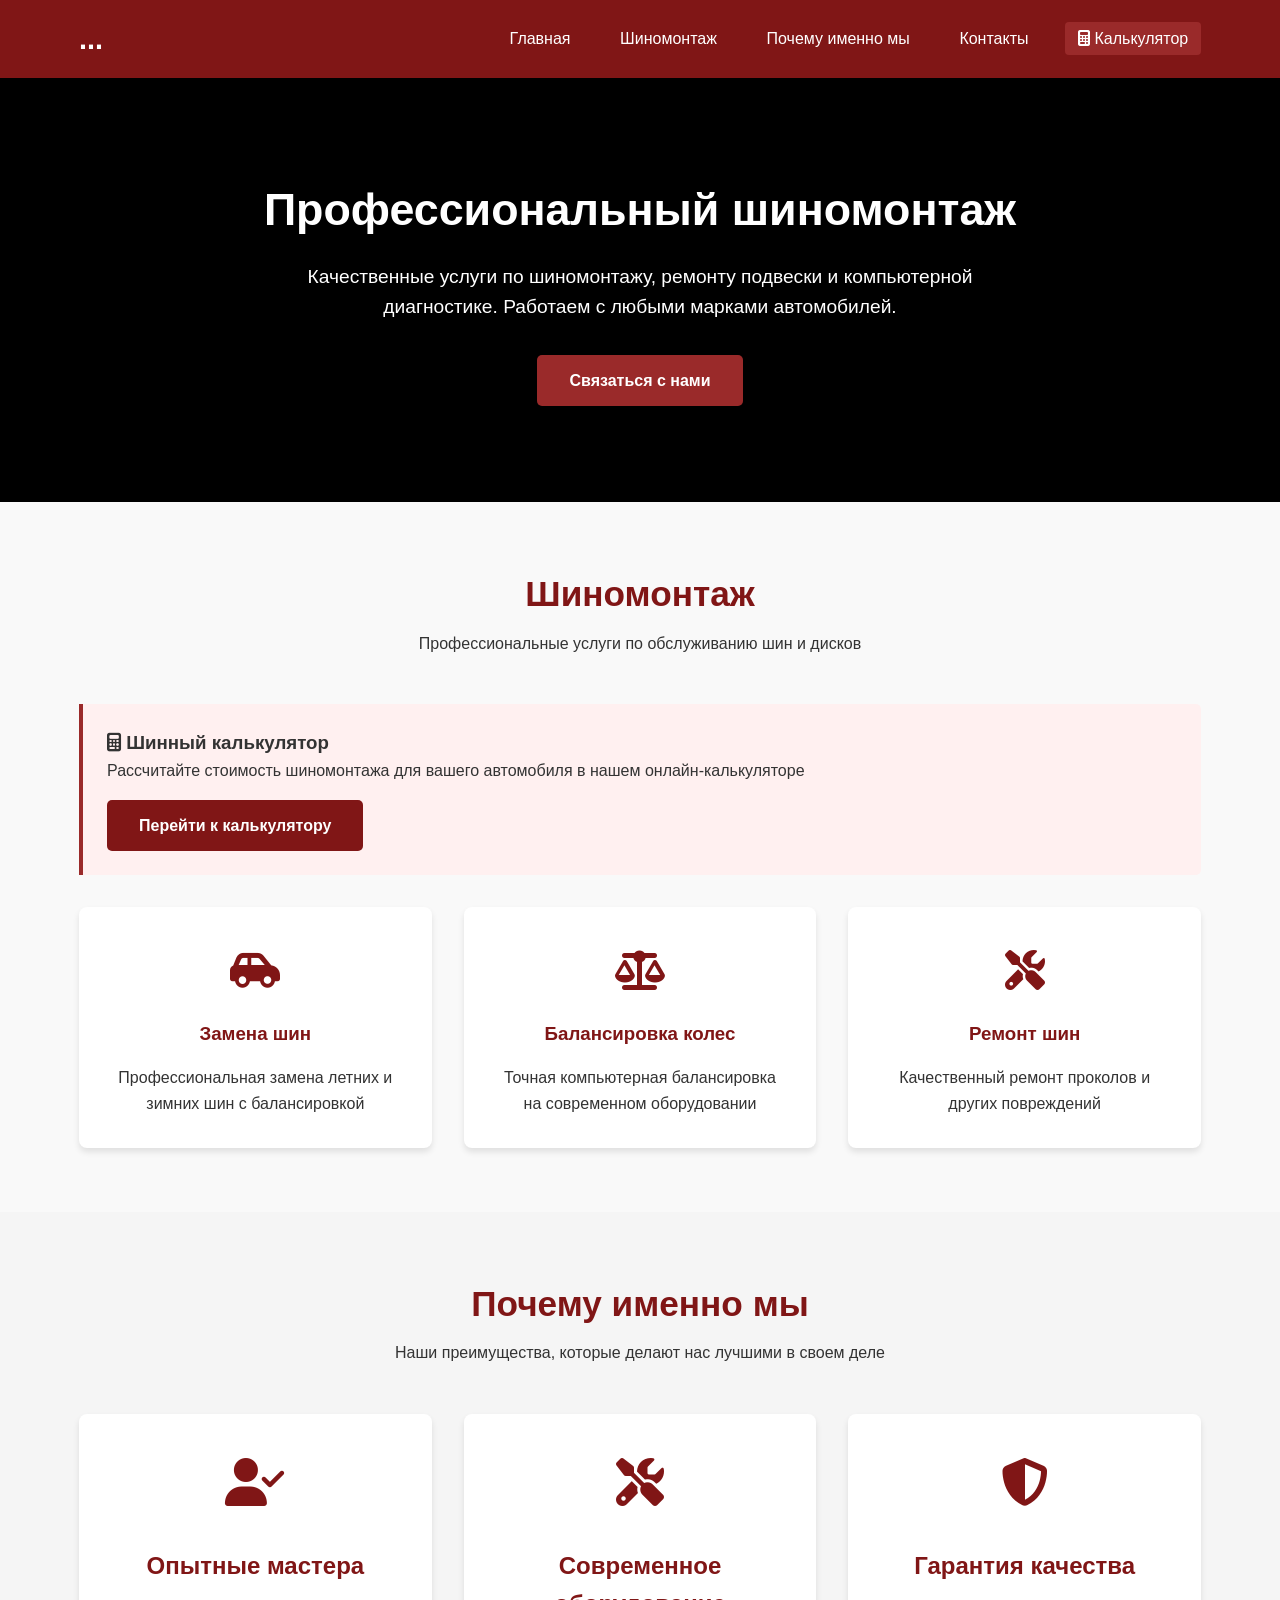
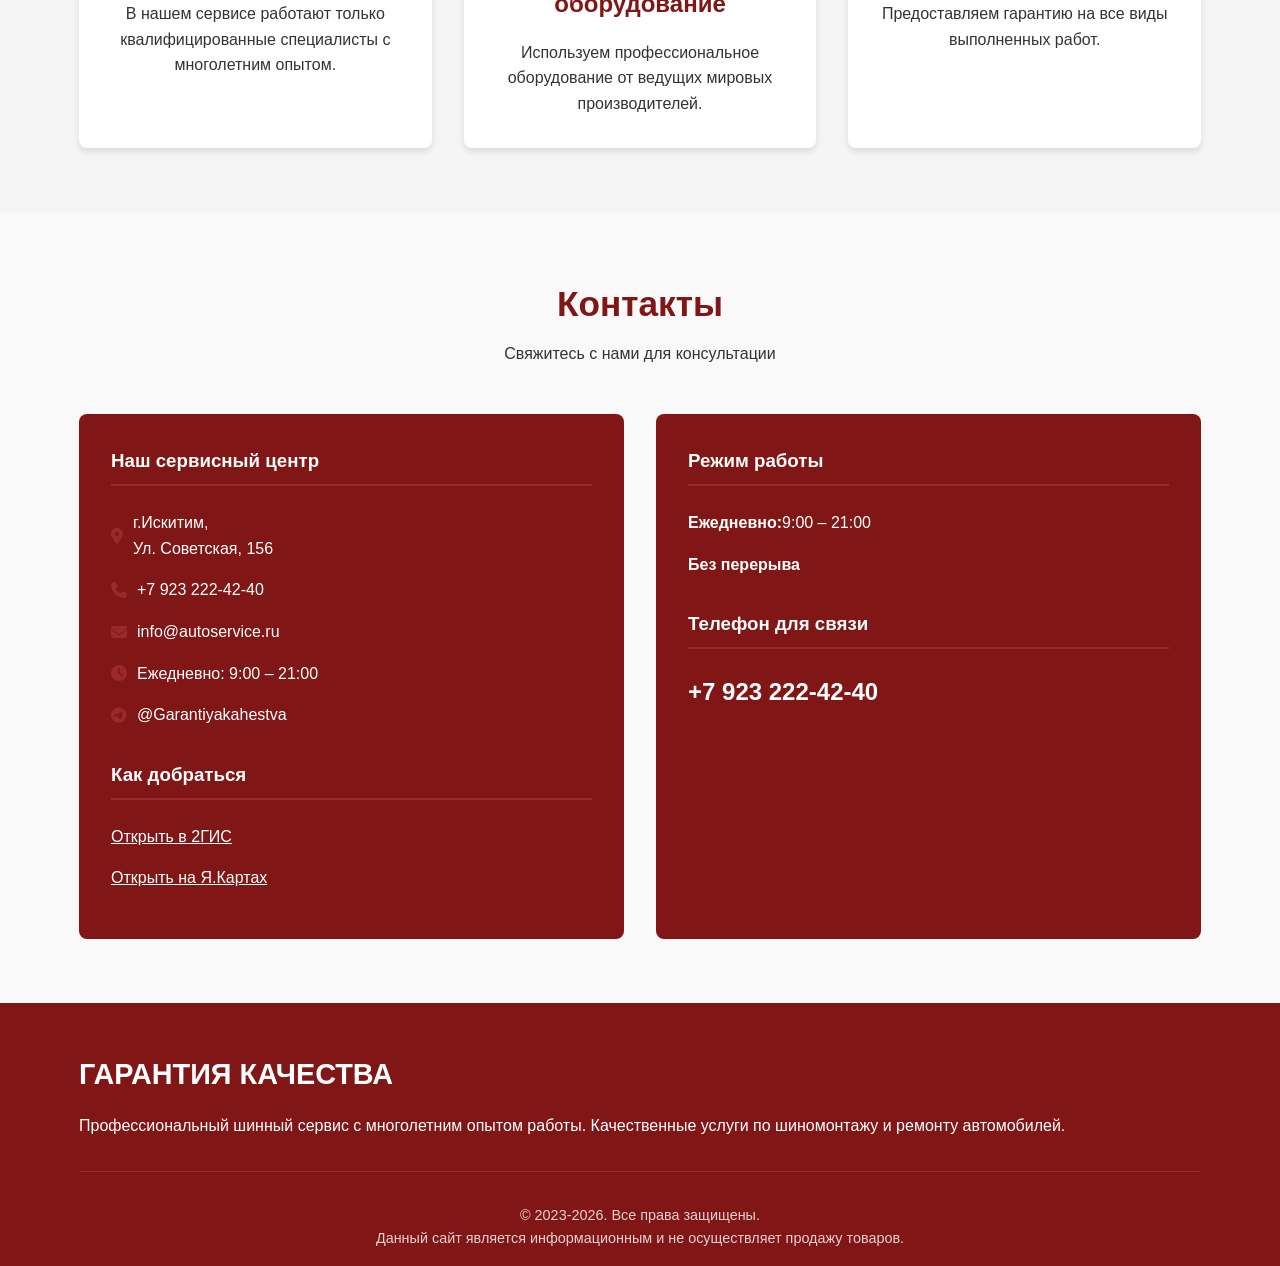
==== commit 048c81a6: "Update index.html" ====
--- a/index.html
+++ b/index.html
@@ -119,7 +119,7 @@
             <div class="contact-grid">
                 <div class="contact-info">
                     <h3>Наш сервисный центр</h3>
-                    <p><i class="fas fa-map-marker-alt"></i> г.Искитим,<br>улица советская, 156</p>
+                    <p><i class="fas fa-map-marker-alt"></i> г.Искитим,<br>Ул. Советская, 156</p>
                     <p><i class="fas fa-phone"></i> +7 923 222-42-40</p>
                     <p><i class="fas fa-envelope"></i> info@autoservice.ru</p>
                     <p><i class="fas fa-clock"></i> Ежедневно: 9:00 – 21:00</p>
@@ -127,7 +127,7 @@
                     
                     <h3 style="margin-top: 2rem;">Как добраться</h3>
                     <p><a href="https://2gis.ru/novosibirsk/directions/points/%7C83.303768%2C54.650123%3B70000001089633656?m=83.191192%2C54.711669%2F12.29" target="_blank" style="color: white; text-decoration: underline;">Открыть в 2ГИС</a></p>
-                    <p><a href="https://yandex.ru/maps/?ll=83.191157%2C54.711656&mode=routes&rtext=54.769500%2C83.078200~54.650115%2C83.303732&rtt=auto&ruri=~ymapsbm1%3A%2F%2Forg%3Foid%3D197503280008&z=12.38" target="_blank" style="color: white; text-decoration: underline;">Открыть на Я.Картах</a></p>
+                    <p><a href="https://yandex.ru/maps/?ll=83.355097%2C54.751835&mode=routes&rtext=~54.650115%2C83.303732&rtt=auto&ruri=~ymapsbm1%3A%2F%2Forg%3Foid%3D197503280008&z=11.99" target="_blank" style="color: white; text-decoration: underline;">Открыть на Я.Картах</a></p>
                 </div>
                 
                 <div class="contact-info" style="background: #801616;">
